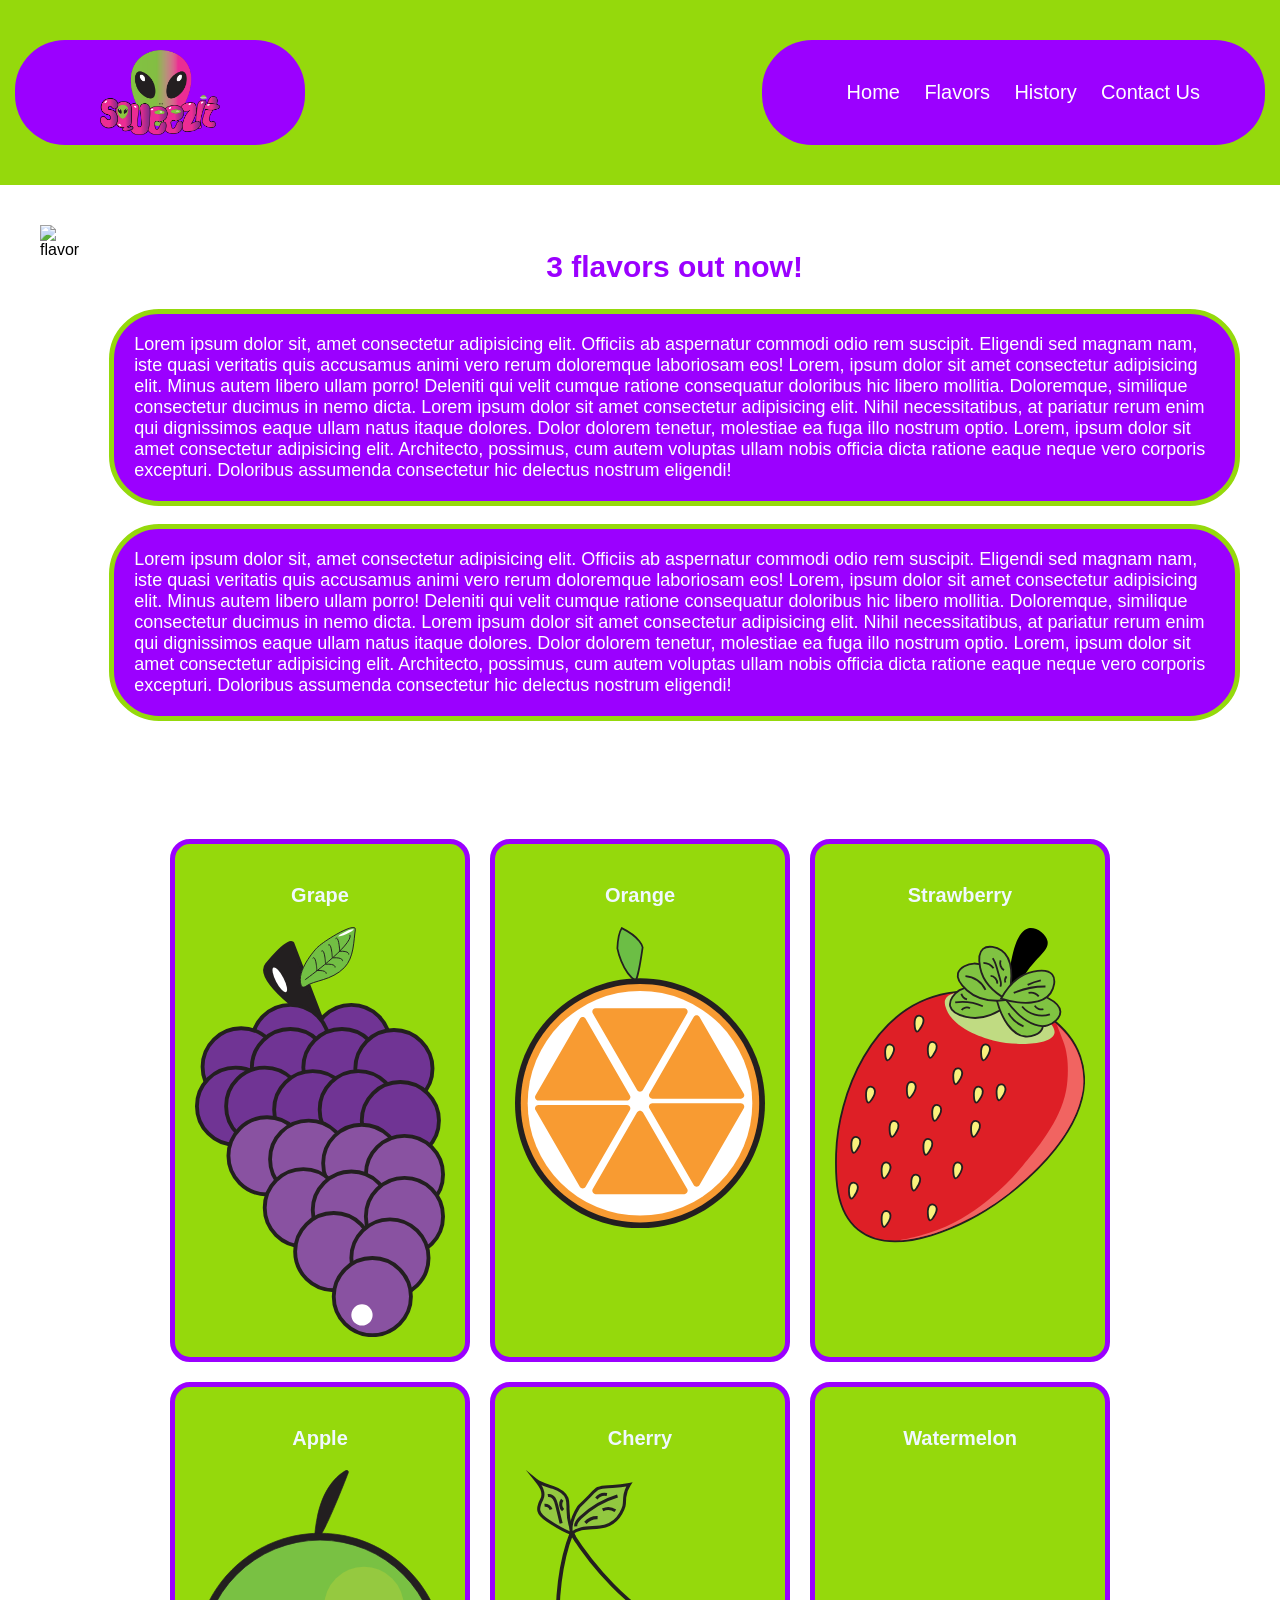
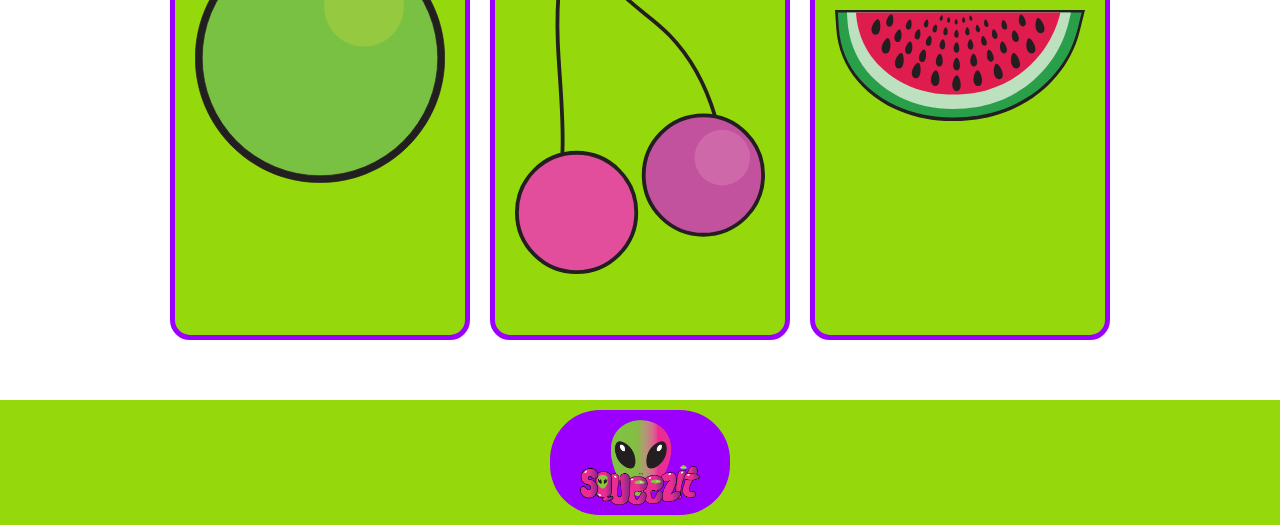
==== flavors.html @ 2838103b "HTML and CSS update In this commit I updated my html and css! I also added some images." ====
<!DOCTYPE html>
<html lang="en">
<head>
    <meta charset="UTF-8">
    <meta name="viewport" content="width=device-width, initial-scale=1.0">
    <title>Squeezit</title>
    <link href="css/grid.css" rel="stylesheet" type="text/css" media="screen">
    <link href="css/flavors.css" rel="stylesheet" type="text/css" media="screen">
</head>
<body>
    <h1 class="hidden">Welcome to Squeezit Flavor page!</h1>
    <header>
        <div class="grid-con">
            <div class="col-span-full l-col-span-3 m-col-span-3 xl-col-span-3 logo-box">
                <div class="img_div">
                    <img src="images/main_logo.png" alt="Logo" class="logo-img">
                </div>    
            </div>
            <div class="col-span-full l-col-span-5 l-col-start-8 m-col-span-5 m-col-start-8 xl-col-span-5 xl-col-start-8 nav-box">
                <nav class="main-nav">
                    <a href="home.html">Home</a>
                    <a href="#">Flavors</a>
                    <a href="history.html">History</a>
                    <a href="contact.html">Contact Us</a>
                </nav>
            </div>
        </div>
    </header>
    <main>
    <section class="grid-con main_flavors">
        <div class="l-col-span-5 l-col-start-2">
            <img src="images/POSTER5RGB.jpg" alt="flavor" id="flavor_img">
        </div>
        <div class="l-col-end-5 l-col-start-6 flavor_info">
            <h2>3 flavors out now!</h2>
            <p>Lorem ipsum dolor sit, amet consectetur adipisicing elit. Officiis ab aspernatur commodi odio rem suscipit. Eligendi sed magnam nam, iste quasi veritatis quis accusamus animi vero rerum doloremque laboriosam eos! Lorem, ipsum dolor sit amet consectetur adipisicing elit. Minus autem libero ullam porro! Deleniti qui velit cumque ratione consequatur doloribus hic libero mollitia. Doloremque, similique consectetur ducimus in nemo dicta. Lorem ipsum dolor sit amet consectetur adipisicing elit. Nihil necessitatibus, at pariatur rerum enim qui dignissimos eaque ullam natus itaque dolores. Dolor dolorem tenetur, molestiae ea fuga illo nostrum optio. Lorem, ipsum dolor sit amet consectetur adipisicing elit. Architecto, possimus, cum autem voluptas ullam nobis officia dicta ratione eaque neque vero corporis excepturi. Doloribus assumenda consectetur hic delectus nostrum eligendi!</p>
            <p>Lorem ipsum dolor sit, amet consectetur adipisicing elit. Officiis ab aspernatur commodi odio rem suscipit. Eligendi sed magnam nam, iste quasi veritatis quis accusamus animi vero rerum doloremque laboriosam eos! Lorem, ipsum dolor sit amet consectetur adipisicing elit. Minus autem libero ullam porro! Deleniti qui velit cumque ratione consequatur doloribus hic libero mollitia. Doloremque, similique consectetur ducimus in nemo dicta. Lorem ipsum dolor sit amet consectetur adipisicing elit. Nihil necessitatibus, at pariatur rerum enim qui dignissimos eaque ullam natus itaque dolores. Dolor dolorem tenetur, molestiae ea fuga illo nostrum optio. Lorem, ipsum dolor sit amet consectetur adipisicing elit. Architecto, possimus, cum autem voluptas ullam nobis officia dicta ratione eaque neque vero corporis excepturi. Doloribus assumenda consectetur hic delectus nostrum eligendi!</p>
        </div>
    </section>
    <section class="grid-con flavors">
        <section id="svgs" class="l-col-span-12">
            <div>
                <h3>Grape</h3>
                <svg id="grape" xmlns="http://www.w3.org/2000/svg" viewBox="0 0 194.69 319.42">
                    <defs>
                        <style>
                            .cls-1g {
                                fill: #8952a1;
                            }

                            .cls-1g, .cls-2g, .cls-3g {
                                stroke-width: 3px;
                            }

                            .cls-1g, .cls-2g, .cls-3g, .cls-4g {
                                stroke: #231f20;
                                stroke-miterlimit: 10;
                            }

                            .cls-5g {
                                fill: #fff;
                            }

                            .cls-2g {
                                fill: #231f20;
                            }

                            .cls-3g {
                                fill: #703494;
                            }

                            .cls-4g {
                                fill: #72bf44;
                                stroke-width: .75px;
                            }
                        </style>
                    </defs>
                    <g id="grapestick">
                        <path id="stick" class="cls-2g" d="M101.45,79.39S44.93,42.83,55.94,29.39c17.53-21.4,20.03-16.39,20.03-16.39l25.48,66.4Z"/>
                        <ellipse id="shadow" class="cls-5g" cx="66.03" cy="41.14" rx="3.19" ry="10.72" transform="translate(-11.51 34.86) rotate(-27.3)"/>
                    </g>
                    <g id="grapeleaf">
                        <path class="cls-4g" d="M82.57,45.1c-3.69-10.89,10.58-27,12.2-28.68,5.81-6,31.07-21.02,30.09-14.38-1.27,8.51-1,21.95-8.59,29.62-10.1,10.2-23.62,9.82-29.62,14.29-2.3,1.71-3.6.58-4.09-.84Z"/>
                        <path class="cls-4g" d="M85.63,41.14S123.42,13.95,120.7,6.12"/>
                        <path class="cls-4g" d="M91.69,24.33c2.65-2.72,3.25,9.77,3.25,9.77"/>
                        <path class="cls-4g" d="M98.42,18.9c2.65-2.72,3.25,9.77,3.25,9.77"/>
                        <path class="cls-4g" d="M103.69,14.17c2.65-2.72,3.25,9.77,3.25,9.77"/>
                        <path class="cls-4g" d="M109.46,9.09c2.65-2.72,3.25,9.77,3.25,9.77"/>
                        <path class="cls-4g" d="M94.62,33.92c8.51-.51,7.56,2.55,7.56,2.55"/>
                        <path class="cls-4g" d="M101.52,28.99c8.51-.51,7.56,2.55,7.56,2.55"/>
                        <path class="cls-4g" d="M107.28,24c8.51-.51,7.56,2.55,7.56,2.55"/>
                        <path class="cls-4g" d="M112.15,18.92c8.51-.51,7.56,2.55,7.56,2.55"/>
                        <ellipse class="cls-5g" cx="117.59" cy="4.52" rx="6.51" ry="1" transform="translate(8.61 48.93) rotate(-24.37)"/>
                    </g>
                    <g id="grapes1">
                        <circle class="cls-3g" cx="121.76" cy="90.65" r="30.06"/>
                        <circle class="cls-3g" cx="74.33" cy="90.65" r="30.06"/>
                        <circle class="cls-3g" cx="35.96" cy="108.89" r="30.06"/>
                        <circle class="cls-3g" cx="74.33" cy="109.46" r="30.06"/>
                        <circle class="cls-3g" cx="114.42" cy="109.46" r="30.06"/>
                        <circle class="cls-3g" cx="154.92" cy="110.26" r="30.06"/>
                        <circle class="cls-3g" cx="31.56" cy="139.52" r="30.06"/>
                        <circle class="cls-3g" cx="54.29" cy="139.52" r="30.06"/>
                        <circle class="cls-3g" cx="91.69" cy="142.25" r="30.06"/>
                        <circle class="cls-3g" cx="127.15" cy="142.25" r="30.06"/>
                        <circle class="cls-3g" cx="159.93" cy="150.78" r="30.06"/>
                    </g>
                    <g id="grapes2">
                        <circle class="cls-1g" cx="56.1" cy="178.23" r="30.06"/>
                        <circle class="cls-1g" cx="88.53" cy="180.84" r="30.06"/>
                        <circle class="cls-1g" cx="129.87" cy="184.03" r="30.06"/>
                        <circle class="cls-1g" cx="163.13" cy="192.67" r="30.06"/>
                        <circle class="cls-1g" cx="84.36" cy="218.63" r="30.06"/>
                        <circle class="cls-1g" cx="121.76" cy="220.46" r="30.06"/>
                        <circle class="cls-1g" cx="163.13" cy="225.46" r="30.06"/>
                        <circle class="cls-1g" cx="108.05" cy="252.8" r="30.06"/>
                        <circle class="cls-1g" cx="151.82" cy="257.79" r="30.06"/>
                        <circle class="cls-1g" cx="138.11" cy="287.86" r="30.06"/>
                    </g>
                    <circle id="grapewhitecircle" class="cls-5g" cx="130.04" cy="302.1" r="8.28"/>
                </svg>
            </div>
            <div>
                <h3>Orange</h3>
                <svg id="orange" xmlns="http://www.w3.org/2000/svg" viewBox="0 0 433.5 522.42">
                    <defs>
                        <style>
    
                            .cls-1o {
                                fill: #f89b32;
                            }

                            .cls-2o {
                                fill: #231f20;
                            }

                            .cls-3o {
                                fill: #6cbe45;
                                stroke: #231f20;
                                stroke-miterlimit: 10;
                                stroke-width: 3px;
                            }

                            .cls-4o {
                                fill: #fff;
                            }
                        </style>
                    </defs>
                    <path id="leaforange" class="cls-3o" d="M209.07,93.1c-23.96-15.78-31.56-56.1-31.56-56.1,1.17-25.13,7.6-35.06,7.6-35.06,33.31,16.36,36.23,33.31,36.23,33.31-7.6,53.18-12.27,57.85-12.27,57.85Z"/>
                    <g id="circleorange">
                        <path id="blackpath" class="cls-2o" d="M216.75,522.42C97.23,522.42,0,425.19,0,305.67S97.23,88.92,216.75,88.92s216.75,97.23,216.75,216.75-97.23,216.75-216.75,216.75Z"/>
                        <path id="orangepath" class="cls-1o" d="M216.75,512.42c-114,0-206.75-92.75-206.75-206.75S102.75,98.92,216.75,98.92s206.75,92.75,206.75,206.75-92.75,206.75-206.75,206.75Z"/>
                        <circle id="whitebackgroundorange" class="cls-4o" cx="216.75" cy="305.67" r="194.75"/>
                        <path id="triangle5" class="cls-1o" d="M396.83,314.44l-76.83,133.07c-2.25,3.9-7.87,3.9-10.12,0l-76.83-133.07c-2.25-3.9.56-8.77,5.06-8.77h153.65c4.5,0,7.31,4.87,5.06,8.77Z"/>
                        <path id="triangle4" class="cls-1o" d="M233.06,289.03l76.83-133.07c2.25-3.9,7.87-3.9,10.12,0l76.83,133.07c2.25,3.9-.56,8.77-5.06,8.77h-153.65c-4.5,0-7.31-4.87-5.06-8.77Z"/>
                        <path id="triangle4-2" data-name="triangle4" class="cls-1o" d="M221.81,321.44l76.83,133.07c2.25,3.9-.56,8.77-5.06,8.77h-153.65c-4.5,0-7.31-4.87-5.06-8.77l76.83-133.07c2.25-3.9,7.87-3.9,10.12,0Z"/>
                        <path id="triangle3" class="cls-1o" d="M199.3,317.29l-76.83,133.07c-2.25,3.9-7.87,3.9-10.12,0l-76.83-133.07c-2.25-3.9.56-8.77,5.06-8.77h153.65c4.5,0,7.31,4.87,5.06,8.77Z"/>
                        <path id="triangle2" class="cls-1o" d="M194.24,300.81H40.58c-4.5,0-7.31-4.87-5.06-8.77l76.83-133.07c2.25-3.9,7.87-3.9,10.12,0l76.83,133.07c2.25,3.9-.56,8.77-5.06,8.77Z"/>
                        <path id="triangle1" class="cls-1o" d="M211.69,282.82l-76.83-133.07c-2.25-3.9.56-8.77,5.06-8.77h153.65c4.5,0,7.31,4.87,5.06,8.77l-76.83,133.07c-2.25,3.9-7.87,3.9-10.12,0Z"/>
                    </g>  
                </svg>
            </div>
            <div>
                <h3>Strawberry</h3>
                <svg id="strawberry" xmlns="http://www.w3.org/2000/svg" viewBox="0 0 137.68 181.11">
                    <defs>
                        <style>
                            .cls-1s {
                                fill: #faf17c;
                            }

                            .cls-1s, .cls-2s, .cls-3s, .cls-4s, .cls-5s {
                                stroke: #231f20;
                                stroke-miterlimit: 10;
                            }

                            .cls-6s {
                                fill: #c0db82;
                            }

                            .cls-2s {
                                fill: #231f20;
                            }

                            .cls-7s {
                                fill: #f16461;
                            }

                            .cls-3s {
                                fill: #de1f26;
                            }

                            .cls-4s {
                                fill: none;
                            }

                            .cls-5s {
                                fill: #80c342;
                            }
                        </style>
                    </defs>
                    <path id="strawberrystick" class="cls-2" d="M96.05,50.48c-1.93-.29-1.85-47.09,10.54-49.85,4.09-.91,9.59,2.97,10.45,7.06,1.08,5.14-5.62,8.4-11.87,17.6-8.89,13.08-8.14,25.33-9.12,25.18Z"/>
                    <g id="strawberryfoundation">
                        <path class="cls-3s" d="M62.22,36.41C19.82,43.91,1.43,93.31.61,124.9c-.28,10.83-.97,31.15,12.07,41.75,20.49,16.65,60.3-2.45,80.46-17.52,6.76-5.06,54.72-40.92,41.87-77.94-6.23-17.94-25.26-27.14-30.21-29.52-2.82-1.35-21.02-9.08-42.57-5.27Z"/>
                        <path class="cls-7s" d="M134.44,71.5c-.49-1.37-1.97-5.42-5.19-9.91-2.11-2.95-4.53-5.55-7.02-7.82.46,1.24,1.16,3.12,2.04,5.43,1.24,3.25,1.6,4.07,2.04,5.46.96,3,1.27,5.38,1.51,7.11.67,5,.58,12.37-.54,18.34-3.21,17.13-16.79,33.03-24,41.48-4.04,4.73-9.63,11.2-18.44,18.28-5.92,4.75-15.22,12.1-28.85,17.15-10.71,3.97-20.62,5.51-20.27,5.48,2.3-.2,5.65-.57,9.63-1.37,9.83-1.98,17.01-5.22,23.71-8.29,6.8-3.12,11.6-5.94,13.33-6.97,5.98-3.58,10.16-6.74,11.4-7.69,2.89-2.21,4.81-3.9,7.61-6.35,3.33-2.92,7.75-6.82,12.95-12.4,1.8-1.92,3.83-4.12,6.34-7.26,1.67-2.1,4.19-5.29,6.85-9.66,2.09-3.45,4.93-8.2,7.01-14.98,1.05-3.43,2.18-7.1,2.26-12.16,0-.4.08-7.11-2.34-13.85Z"/>
                        <path class="cls-6s" d="M120.79,58.78c-1.78,6.03-19.54,7.03-33.11,3.81-2.5-.59-23.11-5.74-26.8-18.67-.69-2.4-.34-3.51-.12-4.03,2.8-6.61,22.56-3.94,32.28-1.69,15.38,3.56,21.51,9.72,24.12,12.87,2.23,2.7,4.35,5.27,3.63,7.72Z"/>
                        <path class="cls-1s" d="M9.01,141.11c-2.1,1.49-1.37,7.98-.09,8.45.57.21,1.24-.76,1.84-1.62.22-.32,2.61-3.85,1.5-5.92-.63-1.17-2.24-1.61-3.24-.91Z"/>
                        <path class="cls-1s" d="M10.32,115.95c-2.1,1.49-1.37,7.98-.09,8.45.57.21,1.24-.76,1.84-1.62.22-.32,2.61-3.85,1.5-5.92-.63-1.17-2.24-1.61-3.24-.91Z"/>
                        <path class="cls-1s" d="M18.42,88.29c-2.1,1.49-1.37,7.98-.09,8.45.57.21,1.24-.76,1.84-1.62.22-.32,2.61-3.85,1.5-5.92-.63-1.17-2.24-1.61-3.24-.91Z"/>
                        <path class="cls-1s" d="M28.95,65c-2.1,1.49-1.37,7.98-.09,8.45.57.21,1.24-.76,1.84-1.62.22-.32,2.61-3.85,1.5-5.92-.63-1.17-2.24-1.61-3.24-.91Z"/>
                        <path class="cls-1s" d="M31.38,107.13c-2.1,1.49-1.37,7.98-.09,8.45.57.21,1.24-.76,1.84-1.62.22-.32,2.61-3.85,1.5-5.92-.63-1.17-2.24-1.61-3.24-.91Z"/>
                        <path class="cls-1s" d="M27,130.01c-2.1,1.49-1.37,7.98-.09,8.45.57.21,1.24-.76,1.84-1.62.22-.32,2.61-3.85,1.5-5.92-.63-1.17-2.24-1.61-3.24-.91Z"/>
                        <path class="cls-1s" d="M40.9,85.7c-2.1,1.49-1.37,7.98-.09,8.45.57.21,1.24-.76,1.84-1.62.22-.32,2.61-3.85,1.5-5.92-.63-1.17-2.24-1.61-3.24-.91Z"/>
                        <path class="cls-1s" d="M50.01,117.05c-2.1,1.49-1.37,7.98-.09,8.45.57.21,1.24-.76,1.84-1.62.22-.32,2.61-3.85,1.5-5.92-.63-1.17-2.24-1.61-3.24-.91Z"/>
                        <path class="cls-1s" d="M27,156.75c-2.1,1.49-1.37,7.98-.09,8.45.57.21,1.24-.76,1.84-1.62.22-.32,2.61-3.85,1.5-5.92-.63-1.17-2.24-1.61-3.24-.91Z"/>
                        <path class="cls-1s" d="M43.33,136.7c-2.1,1.49-1.37,7.98-.09,8.45.57.21,1.24-.76,1.84-1.62.22-.32,2.61-3.85,1.5-5.92-.63-1.17-2.24-1.61-3.24-.91Z"/>
                        <path class="cls-1s" d="M52.44,153.1c-2.1,1.49-1.37,7.98-.09,8.45.57.21,1.24-.76,1.84-1.62.22-.32,2.61-3.85,1.5-5.92-.63-1.17-2.24-1.61-3.24-.91Z"/>
                        <path class="cls-1s" d="M66.46,130.01c-2.1,1.49-1.37,7.98-.09,8.45.57.21,1.24-.76,1.84-1.62.22-.32,2.61-3.85,1.5-5.92-.63-1.17-2.24-1.61-3.24-.91Z"/>
                        <path class="cls-1s" d="M54.87,98.3c-2.1,1.49-1.37,7.98-.09,8.45.57.21,1.24-.76,1.84-1.62.22-.32,2.61-3.85,1.5-5.92-.63-1.17-2.24-1.61-3.24-.91Z"/>
                        <path class="cls-1s" d="M76.26,107.13c-2.1,1.49-1.37,7.98-.09,8.45.57.21,1.24-.76,1.84-1.62.22-.32,2.61-3.85,1.5-5.92-.63-1.17-2.24-1.61-3.24-.91Z"/>
                        <path class="cls-1s" d="M52.44,63.58c-2.1,1.49-1.37,7.98-.09,8.45.57.21,1.24-.76,1.84-1.62.22-.32,2.61-3.85,1.5-5.92-.63-1.17-2.24-1.61-3.24-.91Z"/>
                        <path class="cls-1s" d="M66.46,78.16c-2.1,1.49-1.37,7.98-.09,8.45.57.21,1.24-.76,1.84-1.62.22-.32,2.61-3.85,1.5-5.92-.63-1.17-2.24-1.61-3.24-.91Z"/>
                        <path class="cls-1s" d="M81.78,65c-2.1,1.49-1.37,7.98-.09,8.45.57.21,1.24-.76,1.84-1.62.22-.32,2.61-3.85,1.5-5.92-.63-1.17-2.24-1.61-3.24-.91Z"/>
                        <path class="cls-1s" d="M90.31,86.98c-2.1,1.49-1.37,7.98-.09,8.45.57.21,1.24-.76,1.84-1.62.22-.32,2.61-3.85,1.5-5.92-.63-1.17-2.24-1.61-3.24-.91Z"/>
                        <path class="cls-1s" d="M77.81,88.29c-2.1,1.49-1.37,7.98-.09,8.45.57.21,1.24-.76,1.84-1.62.22-.32,2.61-3.85,1.5-5.92-.63-1.17-2.24-1.61-3.24-.91Z"/>
                        <path class="cls-1s" d="M45.16,49.13c-2.1,1.49-1.37,7.98-.09,8.45.57.21,1.24-.76,1.84-1.62.22-.32,2.61-3.85,1.5-5.92-.63-1.17-2.24-1.61-3.24-.91Z"/>
                    </g>
                    <g id="strawberryleafs">
                        <g id="Layer_4" data-name="Layer 4">
                            <path class="cls-5s" d="M94.52,43.56c-3.17,2.32-12.37,8.39-22.35,5.95-1.96-.48-7.81-1.92-8.74-5.88-.81-3.42,2.41-7.26,5.16-8.88,6.13-3.59,16.42.03,25.93,8.81Z"/>
                            <path class="cls-4s" d="M81.43,43.62c-4.76-2.09-10.1-2.83-15.24-2.1"/>
                            <path class="cls-4s" d="M74.34,44.77c-1.47-.91-3.62-.44-4.57,1"/>
                            <path class="cls-4s" d="M72.7,39.88c-1.48-.38-2.72-1.61-3.1-3.09"/>
                        </g>
                        <g id="Layer_3" data-name="Layer 3">
                            <path class="cls-5s" d="M88.64,38.2c3.93-.08,14.95.23,21.71,7.95,1.33,1.52,5.3,6.05,3.79,9.83-1.3,3.27-6.14,4.57-9.32,4.31-7.08-.57-13.43-9.45-16.18-22.09Z"/>
                            <path class="cls-4s" d="M95.55,47.42c1.83,3.27,4.8,5.89,8.28,7.3"/>
                        </g>
                        <g id="Layer_2" data-name="Layer 2">
                            <path class="cls-5s" d="M93.87,39.61c3.62-1.53,13.97-5.33,23.12-.66,1.8.92,7.16,3.66,7.16,7.73,0,3.52-4.01,6.52-7.06,7.46-6.79,2.09-15.97-3.8-23.22-14.52Z"/>
                            <path class="cls-4s" d="M103.04,43.76c3.58,4.36,9.98,6.16,15.31,4.31"/>
                            <path class="cls-4s" d="M110.03,43.26c.85,1.64,2.97,2.51,4.73,1.94"/>
                        </g>
                        <g id="Layer_5" data-name="Layer 5">
                            <path class="cls-5s" d="M95.13,40.18c-3.89.54-14.88,1.52-22.49-5.37-1.5-1.35-5.97-5.39-4.91-9.32.91-3.4,5.57-5.25,8.76-5.37,7.1-.26,14.44,7.82,18.65,20.06Z"/>
                            <path class="cls-4s" d="M82.88,34.65c-1.94-4.27-6.36-7.29-11.03-7.55"/>
                        </g>
                        <g id="Layer_6" data-name="Layer 6">
                            <path class="cls-5s" d="M94.85,40.12c-3.45-1.88-12.87-7.62-14.9-17.68-.4-1.98-1.59-7.88,1.59-10.42,2.75-2.19,7.6-.92,10.23.89,5.86,4.01,6.96,14.87,3.08,27.21Z"/>
                            <path class="cls-4s" d="M86.85,17.22c1.14,1.47,1.69,3.31,2.21,5.11.64,2.19,1.27,4.37,1.91,6.56.38,1.3.74,2.77.07,3.95"/>
                            <path class="cls-4s" d="M89.36,31.14c.19-2.08-1.59-4.13-3.67-4.25"/>
                            <path class="cls-4s" d="M87.33,22.71c-1.3-1.75-3.41-2.86-5.59-2.94"/>
                            <path class="cls-4s" d="M93.06,23.75c-1.75-1.07-2.57-3.44-1.86-5.37"/>
                            <path class="cls-4s" d="M93.81,30.6c-.35-1.15-.09-2.46.66-3.39"/>
                        </g>
                        <g id="Layer_7" data-name="Layer 7">
                            <path class="cls-5s" d="M91.5,39.39c1.89-3.44,7.67-12.84,17.74-14.84,1.98-.39,7.89-1.57,10.41,1.63,2.18,2.76.89,7.6-.92,10.23-4.03,5.85-14.89,6.91-27.22,2.98Z"/>
                            <path class="cls-4s" d="M98.44,36.32c5.49-2.38,11.49-3.6,17.48-3.55"/>
                            <path class="cls-4s" d="M106.1,31.85c2.3-1.14,4.74-1.99,7.25-2.51"/>
                            <path class="cls-4s" d="M106.6,36.28c2.03-.43,4.28.35,5.6,1.96"/>
                        </g>
                    </g>
                </svg>
            </div>
            <div>
                <h3>Apple</h3>
                <svg id="apple" xmlns="http://www.w3.org/2000/svg" viewBox="0 0 365 456.88">
                    <defs>
                        <style>
                            .cls-1a {
                                fill: #231f20;
                            }

                            .cls-1a, .cls-2a {
                                stroke: #231f20;
                                stroke-miterlimit: 10;
                            }

                            .cls-2a {
                                fill: #79c143;
                            }

                            .cls-3a {
                                fill: #95c940;
                            }
                        </style>
                    </defs>
                    <path id="stick1" class="cls-1a" d="M177.63,73.56C185.93,25.06,209.31,6.83,220.23.82c2.06-1.13,4.41.93,3.56,3.12-11.18,28.91-60.62,154.06-46.17,69.61Z"/>
                    <g id="applecircle" data-name="applecircle">
                        <path id="blackstroke" class="cls-1a" d="M182.5,456.38C82.15,456.38.5,374.73.5,274.38S82.15,92.38,182.5,92.38s182,81.65,182,182-81.64,182-182,182Z"/>
                        <circle id="applecirclebig" class="cls-2a" cx="182.5" cy="274.38" r="172"/>
                        <circle id="applecirclesmall" class="cls-3a" cx="246.75" cy="199.63" r="58.25"/>
                    </g>
                </svg>
            </div>
            <div>
                <h3>Cherry</h3>
                    <svg id="cherry" xmlns="http://www.w3.org/2000/svg" viewBox="0 0 327.27 582.9">
                        <defs>
                            <style>
                                .cls-1c {
                                    fill: #e34e9c;
                                }

                                .cls-1c, .cls-2c, .cls-3c, .cls-4c, .cls-5c, .cls-6c {
                                    stroke: #231f20;
                                    stroke-miterlimit: 10;
                                }

                                .cls-1c, .cls-4c, .cls-5c {
                                    stroke-linecap: round;
                                    stroke-width: 5px;
                                }

                                .cls-2c, .cls-3c, .cls-6c {
                                    stroke-width: 4px;
                                }

                                .cls-2c, .cls-5c {
                                    fill: none;
                                }

                                .cls-3c {
                                    fill: #93c841;
                                }

                                .cls-4c {
                                    fill: #c3529e;
                                }

                                .cls-7c {
                                    fill: #cf68a9;
                                }

                                .cls-6c {
                                    fill: #92c840;
                                }
                            </style>
                        </defs>
                        <path id="cherrystick" class="cls-5c" d="M62.09,370.31c1.99-48.27-4.04-96.48-6.04-144.75-2-48.27.25-97.79,17.94-142.75,10.96,17.28,28.39,42.04,53.84,68.09,31.97,32.73,50.75,41.03,74.16,65.11,19.95,20.53,44.21,53.51,60.11,107.07"/>
                        <g id="rightcherry">
                            <circle class="cls-4c" cx="246.64" cy="399.32" r="78.14"/>
                            <circle class="cls-7c" cx="271.36" cy="376.49" r="36.41"/>
                        </g>
                        <g id="leftcherry">
                            <circle class="cls-1c" cx="80.64" cy="448.32" r="78.14"/>
                        </g>
                        <g id="Layer_2.2" data-name="Layer 2">
                            <path class="cls-3c" d="M77.23,86.42c-5.11-11.08-7.81-23.25-7.86-35.45-.02-4.68.32-9.5-1.33-13.88-2.84-7.53-10.77-11.8-18.4-14.37s-15.85-4.27-22.1-9.34c2.88,3.58,5.79,7.22,7.52,11.47s2.15,9.27.03,13.34c-2.49,4.76-5.05,10.05-3.82,15.28,1.29,5.48,6.33,9.13,11.01,12.27,10.3,6.92,20.78,13.93,32.63,17.61.9.28,2.02.87,1.83,1.79s-1.81-.47.49,1.27Z"/>
                            <path class="cls-6c" d="M73.81,82.93c-2.07-11.96,2.9-24.06,9.41-34.31,1.79-2.83,2.24-1.98,14.16-14.27,6.81-7.03,8.09-8.58,11.28-10.19,5.57-2.8,9.65-2.06,18.98-2.47,5.14-.23,12.7-.85,21.98-2.67-3.36,4.94-5.44,10.75-5.98,16.7-.35,3.88-.07,7.85-.96,11.64-.81,3.43-2.54,6.55-4.25,9.63-4.31,7.74-11.72,13.68-20.2,16.21-14.17,4.22-31.36-.45-44.41,9.74Z"/>
                            <path class="cls-2c" d="M60.41,69.86c-1.96-7.96-3.92-15.92-5.87-23.87-.75-3.06-1.54-6.2-3.38-8.75s-5.01-4.42-8.09-3.78"/>
                            <path class="cls-2c" d="M38.69,46.27c3.59-.34,7.27,2,8.49,5.4"/>
                            <path class="cls-2c" d="M62.91,52.52c-3.65-3.39-4.14-9.63-1.08-13.55"/>
                            <path class="cls-2c" d="M79.49,73.67c-.38-4.28,2.76-8,5.84-10.99,13.7-13.26,30.61-23.18,48.88-28.66"/>
                            <path class="cls-2c" d="M92.11,69.22c3.99-4.49,10.02-7.08,16.02-6.87"/>
                            <path class="cls-2c" d="M114.76,52.12c5.24-2.53,11.81-2.04,16.61,1.24"/>
                            <path class="cls-2c" d="M106.5,37.22c3.21-4.08,8.77-6.15,13.86-5.16"/>
                        </g>
                    </svg>
            </div>
            <div id="watermelon1">
                <h3>Watermelon</h3>
                <svg id="watermelon" xmlns="http://www.w3.org/2000/svg" viewBox="0 0 291 129.45">
                    <defs>
                        <style>
                            .cls-1 {
                                fill: #231f20;
                            }

                            .cls-2w {
                                fill: #bde0bf;
                            }

                            .cls-3w {
                                fill: #289f48;
                            }

                            .cls-4w {
                                fill: #df1c4e;
                            }
                        </style>
                    </defs>
                    <path id="watermelonstroke" class="cls-1" d="M137.43,129.45c-24.87,0-47.8-4.86-68.17-14.44-11.38-5.35-21.82-12.14-31.02-20.18-4.24-3.7-8.18-7.68-11.72-11.82C11.53,65.49,3.11,44.79,1.49,21.51L0,0h291l-6.12,24.62c-11.83,47.58-50.74,85.58-101.55,99.16-6.38,1.71-23.63,5.67-45.9,5.67Z"/>
                    <path id="greenpart2" class="cls-3w" d="M137.43,125.1c-24.41,0-46.91-4.7-66.87-13.98-11.13-5.17-21.33-11.73-30.32-19.48-4.13-3.56-7.97-7.39-11.42-11.37C14.25,63.43,6.06,43.55,4.49,21.17L3.21,3h283.97l-5.22,20.75c-11.58,45.98-49.67,82.71-99.42,95.85-6.27,1.65-23.2,5.5-45.1,5.5Z"/>
                    <path id="greenpart1" class="cls-2w" d="M137.43,115.17c-22.79,0-43.73-4.69-62.25-13.95-10.27-5.14-19.69-11.65-27.99-19.35-3.78-3.51-7.3-7.28-10.45-11.2C23.41,54.1,15.92,34.48,14.47,12.35l-.61-9.35h260.83l-2.49,10.63c-10.78,46.08-46.23,82.87-92.51,96.02-5.85,1.66-21.67,5.52-42.26,5.52Z"/>
                    <path id="redpart" class="cls-4w" d="M24.45,3h237.96c-9.95,42.95-42.51,77.92-85.77,90.34-5.95,1.71-52.62,14.4-96.52-7.79-11.83-5.98-20.28-12.88-25.68-17.94-3.23-3.03-6.46-6.47-9.55-10.34C29.19,37.56,25.33,16.52,24.45,3Z"/>
                    <g id="seeds">
                        <path class="cls-1" d="M50.27,10.79c-2.87-.76-9.44,8.81-7.37,14.41.23.63.97,2.61,2.79,3.31,1.52.58,3.11,0,3.79-.36,4.7-2.57,3.95-16.52.79-17.36Z"/>
                        <path class="cls-1" d="M62.04,32.78c-2.87-.76-9.44,8.81-7.37,14.41.23.63.97,2.61,2.79,3.31,1.52.58,3.11,0,3.79-.36,4.7-2.57,3.95-16.52.79-17.36Z"/>
                        <path class="cls-1" d="M77.47,50.12c-2.87-.76-9.44,8.81-7.37,14.41.23.63.97,2.61,2.79,3.31,1.52.58,3.11,0,3.79-.36,4.7-2.57,3.95-16.52.79-17.36Z"/>
                        <path class="cls-1" d="M97.17,61.44c-2.87-.76-9.44,8.81-7.37,14.41.23.63.97,2.61,2.79,3.31,1.52.58,3.11,0,3.79-.36,4.7-2.57,3.95-16.52.79-17.36Z"/>
                        <path class="cls-1" d="M117.58,70.27c-2.95-.31-7.99,10.14-5.09,15.36.33.59,1.35,2.44,3.27,2.85,1.59.34,3.08-.46,3.69-.93,4.25-3.26,1.39-16.93-1.86-17.27Z"/>
                        <path class="cls-1" d="M141.83,75.91c-2.97-.15-7.41,10.57-4.23,15.62.36.57,1.49,2.36,3.42,2.66,1.61.25,3.05-.64,3.63-1.14,4.06-3.49.45-16.98-2.82-17.14Z"/>
                        <path class="cls-1" d="M165.93,70.25c-2.97.03-6.78,10.99-3.3,15.84.39.55,1.62,2.27,3.57,2.46,1.62.16,3-.81,3.56-1.35,3.85-3.72-.55-16.98-3.82-16.95Z"/>
                        <path class="cls-1" d="M187.76,62.63c-2.91.57-4.63,12.06-.31,16.18.49.47,2.01,1.93,3.96,1.75,1.62-.14,2.8-1.36,3.25-1.99,3.1-4.37-3.69-16.58-6.9-15.95Z"/>
                        <path class="cls-1" d="M207.76,50.12c-2.91.57-4.63,12.06-.31,16.18.49.47,2.01,1.93,3.96,1.75,1.62-.14,2.8-1.36,3.25-1.99,3.1-4.37-3.69-16.58-6.9-15.95Z"/>
                        <path class="cls-1" d="M225.67,32.78c-2.91.57-4.63,12.06-.31,16.18.49.47,2.01,1.93,3.96,1.75,1.62-.14,2.8-1.36,3.25-1.99,3.1-4.37-3.69-16.58-6.9-15.95Z"/>
                        <path class="cls-1" d="M236.28,9.22c-2.91.57-4.63,12.06-.31,16.18.49.47,2.01,1.93,3.96,1.75,1.62-.14,2.8-1.36,3.25-1.99,3.1-4.37-3.69-16.58-6.9-15.95Z"/>
                        <path class="cls-1" d="M122.22,50.95c-2.38-.25-6.45,8.19-4.11,12.4.26.48,1.09,1.97,2.64,2.3,1.28.28,2.48-.38,2.98-.75,3.43-2.63,1.12-13.67-1.5-13.95Z"/>
                        <path class="cls-1" d="M141.81,55.5c-2.39-.12-5.99,8.54-3.41,12.61.29.46,1.2,1.9,2.76,2.15,1.3.2,2.46-.51,2.93-.92,3.28-2.82.36-13.71-2.28-13.84Z"/>
                        <path class="cls-1" d="M161.26,50.94c-2.4.02-5.47,8.87-2.67,12.79.32.44,1.31,1.83,2.88,1.98,1.31.13,2.42-.66,2.87-1.09,3.11-3-.44-13.71-3.09-13.69Z"/>
                        <path class="cls-1" d="M65.88,4.88c-2.33-.62-7.67,7.16-5.99,11.7.19.51.79,2.12,2.27,2.69,1.24.47,2.53,0,3.08-.29,3.82-2.09,3.21-13.42.64-14.1Z"/>
                        <path class="cls-1" d="M75.43,22.74c-2.33-.62-7.67,7.16-5.99,11.7.19.51.79,2.12,2.27,2.69,1.24.47,2.53,0,3.08-.29,3.82-2.09,3.21-13.42.64-14.1Z"/>
                        <path class="cls-1" d="M87.97,36.83c-2.33-.62-7.67,7.16-5.99,11.7.19.51.79,2.12,2.27,2.69,1.24.47,2.53,0,3.08-.29,3.82-2.09,3.21-13.42.64-14.1Z"/>
                        <path class="cls-1" d="M103.97,46.03c-2.33-.62-7.67,7.16-5.99,11.7.19.51.79,2.12,2.27,2.69,1.24.47,2.53,0,3.08-.29,3.82-2.09,3.21-13.42.64-14.1Z"/>
                        <path class="cls-1" d="M178.99,46.39c-2.24.44-3.55,9.26-.24,12.43.37.36,1.55,1.48,3.04,1.35,1.25-.11,2.15-1.04,2.49-1.53,2.38-3.36-2.83-12.74-5.3-12.25Z"/>
                        <path class="cls-1" d="M194.36,36.78c-2.24.44-3.55,9.26-.24,12.43.37.36,1.55,1.48,3.04,1.35,1.25-.11,2.15-1.04,2.49-1.53,2.38-3.36-2.83-12.74-5.3-12.25Z"/>
                        <path class="cls-1" d="M208.12,23.45c-2.24.44-3.55,9.26-.24,12.43.37.36,1.55,1.48,3.04,1.35,1.25-.11,2.15-1.04,2.49-1.53,2.38-3.36-2.83-12.74-5.3-12.25Z"/>
                        <path class="cls-1" d="M216.27,5.35c-2.24.44-3.55,9.26-.24,12.43.37.36,1.55,1.48,3.04,1.35,1.25-.11,2.15-1.04,2.49-1.53,2.38-3.36-2.83-12.74-5.3-12.25Z"/>
                        <path class="cls-1" d="M125.71,33.96c-1.94-.21-5.26,6.68-3.35,10.11.22.39.89,1.6,2.15,1.87,1.05.23,2.02-.31,2.43-.61,2.8-2.14.92-11.14-1.23-11.37Z"/>
                        <path class="cls-1" d="M141.67,37.67c-1.95-.1-4.88,6.96-2.78,10.28.24.38.98,1.55,2.25,1.75,1.06.17,2-.42,2.39-.75,2.67-2.3.29-11.17-1.86-11.28Z"/>
                        <path class="cls-1" d="M157.53,33.95c-1.95.02-4.46,7.23-2.17,10.43.26.36,1.07,1.49,2.35,1.62,1.07.1,1.98-.54,2.34-.89,2.53-2.45-.36-11.17-2.52-11.15Z"/>
                        <path class="cls-1" d="M87.58,10.97c-1.9-.5-6.25,5.83-4.88,9.54.15.42.64,1.73,1.85,2.19,1.01.38,2.06,0,2.51-.24,3.11-1.7,2.62-10.93.52-11.49Z"/>
                        <path class="cls-1" d="M97.8,22.45c-1.9-.5-6.25,5.83-4.88,9.54.15.42.64,1.73,1.85,2.19,1.01.38,2.06,0,2.51-.24,3.11-1.7,2.62-10.93.52-11.49Z"/>
                        <path class="cls-1" d="M110.84,29.95c-1.9-.5-6.25,5.83-4.88,9.54.15.42.64,1.73,1.85,2.19,1.01.38,2.06,0,2.51-.24,3.11-1.7,2.62-10.93.52-11.49Z"/>
                        <path class="cls-1" d="M171.97,30.24c-1.82.36-2.9,7.55-.2,10.13.31.29,1.26,1.21,2.48,1.1,1.02-.09,1.75-.85,2.03-1.24,1.94-2.74-2.31-10.38-4.32-9.99Z"/>
                        <path class="cls-1" d="M184.5,22.41c-1.82.36-2.9,7.55-.2,10.13.31.29,1.26,1.21,2.48,1.1,1.02-.09,1.75-.85,2.03-1.24,1.94-2.74-2.31-10.38-4.32-9.99Z"/>
                        <path class="cls-1" d="M195.72,11.55c-1.82.36-2.9,7.55-.2,10.13.31.29,1.26,1.21,2.48,1.1,1.02-.09,1.75-.85,2.03-1.24,1.94-2.74-2.31-10.38-4.32-9.99Z"/>
                        <path class="cls-1" d="M129.17,19.99c-1.51-.16-4.1,5.2-2.61,7.88.17.3.69,1.25,1.67,1.46.82.18,1.58-.24,1.89-.48,2.18-1.67.71-8.68-.96-8.86Z"/>
                        <path class="cls-1" d="M141.62,22.88c-1.52-.08-3.8,5.42-2.17,8.01.18.29.76,1.21,1.75,1.36.82.13,1.56-.33,1.86-.58,2.08-1.79.23-8.71-1.45-8.79Z"/>
                        <path class="cls-1" d="M153.97,19.99c-1.52.01-3.48,5.64-1.69,8.13.2.28.83,1.16,1.83,1.26.83.08,1.54-.42,1.83-.69,1.98-1.91-.28-8.71-1.96-8.69Z"/>
                        <path class="cls-1" d="M107.42,11.03c-1.48-.39-4.87,4.54-3.8,7.43.12.33.5,1.35,1.44,1.71.78.3,1.6,0,1.95-.19,2.42-1.33,2.04-8.52.41-8.95Z"/>
                        <path class="cls-1" d="M117.59,16.87c-1.48-.39-4.87,4.54-3.8,7.43.12.33.5,1.35,1.44,1.71.78.3,1.6,0,1.95-.19,2.42-1.33,2.04-8.52.41-8.95Z"/>
                        <path class="cls-1" d="M165.23,17.09c-1.42.28-2.26,5.88-.15,7.9.24.23.98.94,1.93.86.79-.07,1.37-.66,1.58-.97,1.51-2.13-1.8-8.09-3.37-7.78Z"/>
                        <path class="cls-1" d="M174.99,10.99c-1.42.28-2.26,5.88-.15,7.9.24.23.98.94,1.93.86.79-.07,1.37-.66,1.58-.97,1.51-2.13-1.8-8.09-3.37-7.78Z"/>
                        <path class="cls-1" d="M132.62,8.39c-1.04-.11-2.82,3.58-1.8,5.42.12.21.48.86,1.15,1,.56.12,1.09-.16,1.3-.33,1.5-1.15.49-5.97-.66-6.09Z"/>
                        <path class="cls-1" d="M141.18,10.38c-1.05-.05-2.61,3.73-1.49,5.51.13.2.52.83,1.21.94.57.09,1.07-.22,1.28-.4,1.43-1.23.16-5.99-1-6.05Z"/>
                        <path class="cls-1" d="M149.68,8.39c-1.05,0-2.39,3.88-1.17,5.59.14.19.57.8,1.26.87.57.06,1.06-.29,1.26-.48,1.36-1.31-.19-5.99-1.35-5.98Z"/>
                        <path class="cls-1" d="M124.65,6.24c-1.02-.27-3.35,3.13-2.62,5.11.08.22.34.93.99,1.18.54.21,1.1,0,1.34-.13,1.67-.91,1.4-5.86.28-6.16Z"/>
                        <path class="cls-1" d="M157.42,6.4c-.98.19-1.55,4.05-.1,5.43.16.16.68.65,1.33.59.54-.05.94-.45,1.09-.67,1.04-1.47-1.24-5.57-2.32-5.35Z"/>
                    </g>
                </svg>
            </div>
        </section>
    </section>
   </main>
   <footer>
        <h2 class="hidden">footer</h2>
            <section class="grid-con">
                <div class="l-col-span-2 l-col-start-6 m-col-span-2 m-col-start-6 col-span-full xl-col-span-2 xl-col-start-6 footer_box">
                    <div class="footer_div">
                        <img src="images/main_logo.png" alt="Logo" class="footer-logo">
                    </div> 
                </div>
            </section>
    </footer>
    <script src="js/main.js"></script>
</body>
</html>
---- css/grid.css ----
@charset "UTF-8";
/* CSS GRID Doc */

/*
    CSS Guide
    
    1. General Styles
        - Utility Classes
    2. Mobile Grid
    3. Tablet Grid
    4. Desktop Grid
    5. XL Grid

*/

/* 1. --- General Styles --- */

/* Normalizing base CSS */
html {
    box-sizing: border-box;
}

*, *::before, *::after {
    box-sizing: inherit;
}

/* --- Utility Classes --- */

.hidden {
    display: none;
}

.box {
    background-color: rgb(78, 81, 85);
    color: rgb(255, 255, 255);
    padding: 20px;
    text-align: center;
    margin: 10px 0px;
}

.boxnav {
    background-color: rgb(78, 81, 85);
    color: rgb(255, 255, 255);
    padding: 20px;
    text-align: end;
    margin: 10px 0px;
}

.box1 {
    background-color: rgb(78, 81, 85);
    color: rgb(255, 255, 255);
    padding: 135px;
    text-align: center;
    margin: 10px 0px;
    height: 300px;
}

.box2 {
    background-color: rgb(78, 81, 85);
    color: rgb(255, 255, 255);
    padding: 90px;
    text-align: center;
    margin: 10px 0px;
    height: 200px;
}

.box3 {
    background-color: rgb(78, 81, 85);
    color: rgb(255, 255, 255);
    padding: 80px;
    text-align: center;
    margin: 10px 0px;
    height: 180px;
}

.box4 {
    background-color: rgb(78, 81, 85);
    color: rgb(255, 255, 255);
    padding: 55px;
    text-align: center;
    margin: 10px 0px;
    height: 140px;
}

/* 1. --- END General Styles --- */

/* 2. --- Mobile Grid --- */

.grid-con { 
    display: grid;
    grid-template-columns: repeat(4, minmax(0, 1fr));
    grid-column-gap: 30px;
    max-width: 767px;
    margin: 0 auto;
    padding-left: 15px;
    padding-right: 15px;
  }
  
  .col-auto { grid-column: auto;}
  .col-span-1	{grid-column: span 1 / span 1;}
  .col-span-2	{grid-column: span 2 / span 2;}
  .col-span-3	{grid-column: span 3 / span 3;}
  .col-span-4	{grid-column: span 4 / span 4;}
  .col-span-full {grid-column: 1 / -1;}
  
  .col-start-1	{grid-column-start: 1;}
  .col-start-2	{grid-column-start: 2;}
  .col-start-3	{grid-column-start: 3;}
  .col-start-4	{grid-column-start: 4;}
  .col-start-auto {grid-column-start: auto;}
  
  .col-end-2	{grid-column-end: 2;}
  .col-end-3	{grid-column-end: 3;}
  .col-end-4	{grid-column-end: 4;}
  .col-end-5	{grid-column-end: 5;}
  .col-end-auto {grid-column-end: auto;}
  
  .mobile {
    display: block;
  }

  .tablet {
    display: none;
  }

  .desktop {
    display: none;
  }

/* 2. --- END Mobile Grid --- */

/* 3. --- Tablet Grid --- */

@media screen and (min-width: 768px) {

    .grid-con { 
        display: grid;
        grid-template-columns: repeat(12, minmax(0, 1fr));
        grid-column-gap: 20px;
        max-width: 1199px;
        padding-left: 16px;
        padding-right: 16px;
      }

    .m-col-auto {grid-column: auto;}
    .m-col-span-1 {grid-column: span 1 / span 1;}
    .m-col-span-2 {grid-column: span 2 / span 2;}
    .m-col-span-3 {grid-column: span 3 / span 3;}
    .m-col-span-4 {grid-column: span 4 / span 4;}
    .m-col-span-5 {grid-column: span 5 / span 5;}
    .m-col-span-6 {grid-column: span 6 / span 6;}
    .m-col-span-7 {grid-column: span 7 / span 7;}
    .m-col-span-8 {grid-column: span 8 / span 8;}
    .m-col-span-9 {grid-column: span 9 / span 9;}
    .m-col-span-10 {grid-column: span 10 / span 10;}
    .m-col-span-11 {grid-column: span 11 / span 11;}
    .m-col-span-12 {grid-column: span 12 / span 12;}
    .m-col-span-auto {grid-column: 1 / -1;}

    .m-col-start-1 {grid-column-start: 1;}
    .m-col-start-2 {grid-column-start: 2;}
    .m-col-start-3 {grid-column-start: 3;}
    .m-col-start-4 {grid-column-start: 4;}
    .m-col-start-5 {grid-column-start: 5;}
    .m-col-start-6 {grid-column-start: 6;}
    .m-col-start-7 {grid-column-start: 7;}
    .m-col-start-8 {grid-column-start: 8;}
    .m-col-start-9 {grid-column-start: 9;}
    .m-col-start-10 {grid-column-start: 10;}
    .m-col-start-11 {grid-column-start: 11;}
    .m-col-start-12 {grid-column-start: 12;}
    .m-col-start-13 {grid-column-start: 13;}
    .m-col-start-auto {grid-column-start: auto;}

    .m-col-end-1 {grid-column-end: 1;}
    .m-col-end-2 {grid-column-end: 2;}
    .m-col-end-3 {grid-column-end: 3;}
    .m-col-end-4 {grid-column-end: 4;}
    .m-col-end-5 {grid-column-end: 5;}
    .m-col-end-6 {grid-column-end: 6;}
    .m-col-end-7 {grid-column-end: 7;}
    .m-col-end-8 {grid-column-end: 8;}
    .m-col-end-9 {grid-column-end: 9;}
    .m-col-end-10 {grid-column-end: 10;}
    .m-col-end-11 {grid-column-end: 11;}
    .m-col-end-12 {grid-column-end: 12;}
    .m-col-end-13 {grid-column-end: 13;}
    .m-col-end-auto {grid-column-end: auto;}
    
    .mobile {
        display: none;
      }
    
      .tablet {
        display: block;
      }
    
      .desktop {
        display: none;
      }

}

/* 3. --- END Tablet Grid --- */

/* 4. --- Desktop Grid --- */

@media screen and (min-width: 1200px) {

    .grid-con { 
        display: grid;
        grid-template-columns: repeat(12, minmax(0, 1fr));
        grid-column-gap: 30px;
        max-width: 1919px;
        padding-left: 15px;
        padding-right: 15px;
      }

      .l-col-auto {grid-column: auto;}
      .l-col-span-1 {grid-column: span 1 / span 1;}
      .l-col-span-2 {grid-column: span 2 / span 2;}
      .l-col-span-3 {grid-column: span 3 / span 3;}
      .l-col-span-4 {grid-column: span 4 / span 4;}
      .l-col-span-5 {grid-column: span 5 / span 5;}
      .l-col-span-6 {grid-column: span 6 / span 6;}
      .l-col-span-7 {grid-column: span 7 / span 7;}
      .l-col-span-8 {grid-column: span 8 / span 8;}
      .l-col-span-9 {grid-column: span 9 / span 9;}
      .l-col-span-10 {grid-column: span 10 / span 10;}
      .l-col-span-11 {grid-column: span 11 / span 11;}
      .l-col-span-12 {grid-column: span 12 / span 12;}
      .l-col-span-auto {grid-column: 1 / -1;}
  
      .l-col-start-1 {grid-column-start: 1;}
      .l-col-start-2 {grid-column-start: 2;}
      .l-col-start-3 {grid-column-start: 3;}
      .l-col-start-4 {grid-column-start: 4;}
      .l-col-start-5 {grid-column-start: 5;}
      .l-col-start-6 {grid-column-start: 6;}
      .l-col-start-7 {grid-column-start: 7;}
      .l-col-start-8 {grid-column-start: 8;}
      .l-col-start-9 {grid-column-start: 9;}
      .l-col-start-10 {grid-column-start: 10;}
      .l-col-start-11 {grid-column-start: 11;}
      .l-col-start-12 {grid-column-start: 12;}
      .l-col-start-13 {grid-column-start: 13;}
      .l-col-start-auto {grid-column-start: auto;}
  
      .l-col-end-1 {grid-column-end: 1;}
      .l-col-end-2 {grid-column-end: 2;}
      .l-col-end-3 {grid-column-end: 3;}
      .l-col-end-4 {grid-column-end: 4;}
      .l-col-end-5 {grid-column-end: 5;}
      .l-col-end-6 {grid-column-end: 6;}
      .l-col-end-7 {grid-column-end: 7;}
      .l-col-end-8 {grid-column-end: 8;}
      .l-col-end-9 {grid-column-end: 9;}
      .l-col-end-10 {grid-column-end: 10;}
      .l-col-end-11 {grid-column-end: 11;}
      .l-col-end-12 {grid-column-end: 12;}
      .l-col-end-13 {grid-column-end: 13;}
      .l-col-end-auto {grid-column-end: auto;}
      
      .mobile {
          display: none;
        }
      
        .tablet {
          display: none;
        }
      
        .desktop {
          display: block;
        }

}

/* 4. --- END Desktop Grid --- */

/* 5. --- XL Grid --- */

@media screen and (min-width: 1920px) {

    .grid-con { 
        display: grid;
        grid-template-columns: repeat(12, minmax(0, 1fr));
        grid-column-gap: 34px;
        max-width: none;
        padding-left: 18px;
        padding-right: 18px;
      }

      .xl-col-auto {grid-column: auto;}
      .xl-col-span-1 {grid-column: span 1 / span 1;}
      .xl-col-span-2 {grid-column: span 2 / span 2;}
      .xl-col-span-3 {grid-column: span 3 / span 3;}
      .xl-col-span-4 {grid-column: span 4 / span 4;}
      .xl-col-span-5 {grid-column: span 5 / span 5;}
      .xl-col-span-6 {grid-column: span 6 / span 6;}
      .xl-col-span-7 {grid-column: span 7 / span 7;}
      .xl-col-span-8 {grid-column: span 8 / span 8;}
      .xl-col-span-9 {grid-column: span 9 / span 9;}
      .xl-col-span-10 {grid-column: span 10 / span 10;}
      .xl-col-span-11 {grid-column: span 11 / span 11;}
      .xl-col-span-12 {grid-column: span 12 / span 12;}
      .xl-col-span-auto {grid-column: 1 / -1;}
  
      .xl-col-start-1 {grid-column-start: 1;}
      .xl-col-start-2 {grid-column-start: 2;}
      .xl-col-start-3 {grid-column-start: 3;}
      .xl-col-start-4 {grid-column-start: 4;}
      .xl-col-start-5 {grid-column-start: 5;}
      .xl-col-start-6 {grid-column-start: 6;}
      .xl-col-start-7 {grid-column-start: 7;}
      .xl-col-start-8 {grid-column-start: 8;}
      .xl-col-start-9 {grid-column-start: 9;}
      .xl-col-start-10 {grid-column-start: 10;}
      .xl-col-start-11 {grid-column-start: 11;}
      .xl-col-start-12 {grid-column-start: 12;}
      .xl-col-start-13 {grid-column-start: 13;}
      .xl-col-start-auto {grid-column-start: auto;}
  
      .xl-col-end-1 {grid-column-end: 1;}
      .xl-col-end-2 {grid-column-end: 2;}
      .xl-col-end-3 {grid-column-end: 3;}
      .xl-col-end-4 {grid-column-end: 4;}
      .xl-col-end-5 {grid-column-end: 5;}
      .xl-col-end-6 {grid-column-end: 6;}
      .xl-col-end-7 {grid-column-end: 7;}
      .xl-col-end-8 {grid-column-end: 8;}
      .xl-col-end-9 {grid-column-end: 9;}
      .xl-col-end-10 {grid-column-end: 10;}
      .xl-col-end-11 {grid-column-end: 11;}
      .xl-col-end-12 {grid-column-end: 12;}
      .xl-col-end-13 {grid-column-end: 13;}
      .xl-col-end-auto {grid-column-end: auto;}
      
        .mobile {
          display: none;
        }
      
        .tablet {
          display: none;
        }
      
        .desktop {
          display: block;
        }

}

/* 5. --- END XL Grid --- */
---- css/flavors.css ----
body {
  margin: 0;
  font-family: sans-serif;
}

header {
  background-color: #95d90c; 
  padding: 40px 0;
}

.img_div {
    display: flex;
    justify-content: center;
}

.logo-box {
  background-color: #9b00ff;
  border-radius: 50px;
}

.logo-img {
  width: 120px;
  padding: 10px 0 10px 0;
}

.nav-box {
  background-color: #9b00ff; 
  display: flex;
  align-items: center;
  justify-content: center;
  padding: 0 20px;
  border-radius: 50px;
}

.main-nav a {
  color: white;
  text-decoration: none;
  margin-left: 20px;
  font-size: 20px;
}

footer {
    background-color: #95d90c;
    padding: 10px;
}

.footer_div {
    display: flex;
    justify-content: center;
}

.footer_box {
  background-color: #9b00ff;
  border-radius: 50px;
}

.footer-logo {
  width: 120px;
  padding: 10px 0 10px 0;
}

#flavor_img {
    max-width: 600px;
}

.main_flavors {
    padding: 40px;
    display: flex;
}

.flavor_info h2 {
    text-align: center;
    color: #9b00ff;
    font-size: 30px;
}

.flavor_info p {
    color: #ffffff;
    font-size: 18px;
    background-color: #9b00ff;
    border-radius: 50px;
    border: #95d90c 5px solid;
    padding: 20px;
}

.h2main {
  text-align: center;
  font-size: 24px;
  padding-top: 60px;
}

#svgs {
  display: flex;
  flex-wrap: wrap;
  justify-content: center;
  gap: 20px;
  padding: 60px
}

#svgs div {
  width: 300px;
  display: flex;
  flex-direction: column;
  align-items: center;
  border-radius: 20px;
  padding: 20px;
  background: #95d90c;
  border: #9b00ff 5px solid;
}

#svgs h3 {
  font-size: 20px;
  color: aliceblue;
}

#grape {
  transform-origin: center;
  transform-box: fill-box;
}

#grape:hover {
  animation: move-up-down 0.5s ease-in-out;
}

@keyframes move-up-down {
  0%   { transform: translateY(0); }
  50%  { transform: translateY(10px); } 
  100% { transform: translateY(0); }
}

#circleorange {
  transition: transform 0.6s ease;
  transform-box: fill-box;
  transform-origin: center;
  transform: rotate(0deg);
}

#orange:hover #circleorange {
  transform: rotate(360deg);
}

#strawberry {
  transform-origin: center;
  transform-box: fill-box;
}

#strawberry:hover #strawberryfoundation {
  animation: scale-up-down 0.5s ease-in-out;
}

@keyframes scale-up-down {
  0%   { transform: scale(1); }
  50%  { transform: scale(1.2); }
  100% { transform: scale(1); }
}

#applecircle {
  transition: transform 0.6s ease;
  transform-box: fill-box;
}

#apple:hover #applecirclebig {
  fill: rgb(225, 17, 17);
}

#apple:hover #applecirclesmall {
  fill: rgb(255, 199, 252);
}

#cherry {
  transform-origin: center;
  transform-box: fill-box;
}

#cherry:hover {
  animation: scale-down 0.5s ease-in-out;
}

@keyframes scale-down {
  0%   { transform: scale(1); }
  50%  { transform: scale(0.8); } 
  100% { transform: scale(1); }
}

#watermelon {
  transform-box: fill-box;
  transform-origin: center;
}

#watermelon:hover {
  animation: wiggle 1s ease-in-out;
}

@keyframes wiggle {
  0%   { transform: rotate(0deg); }
  25%  { transform: rotate(5deg); }
  75%  { transform: rotate(-5deg); }
  100% { transform: rotate(0deg); }
}

#watermelon1 svg {
  padding-top: 140px;
}
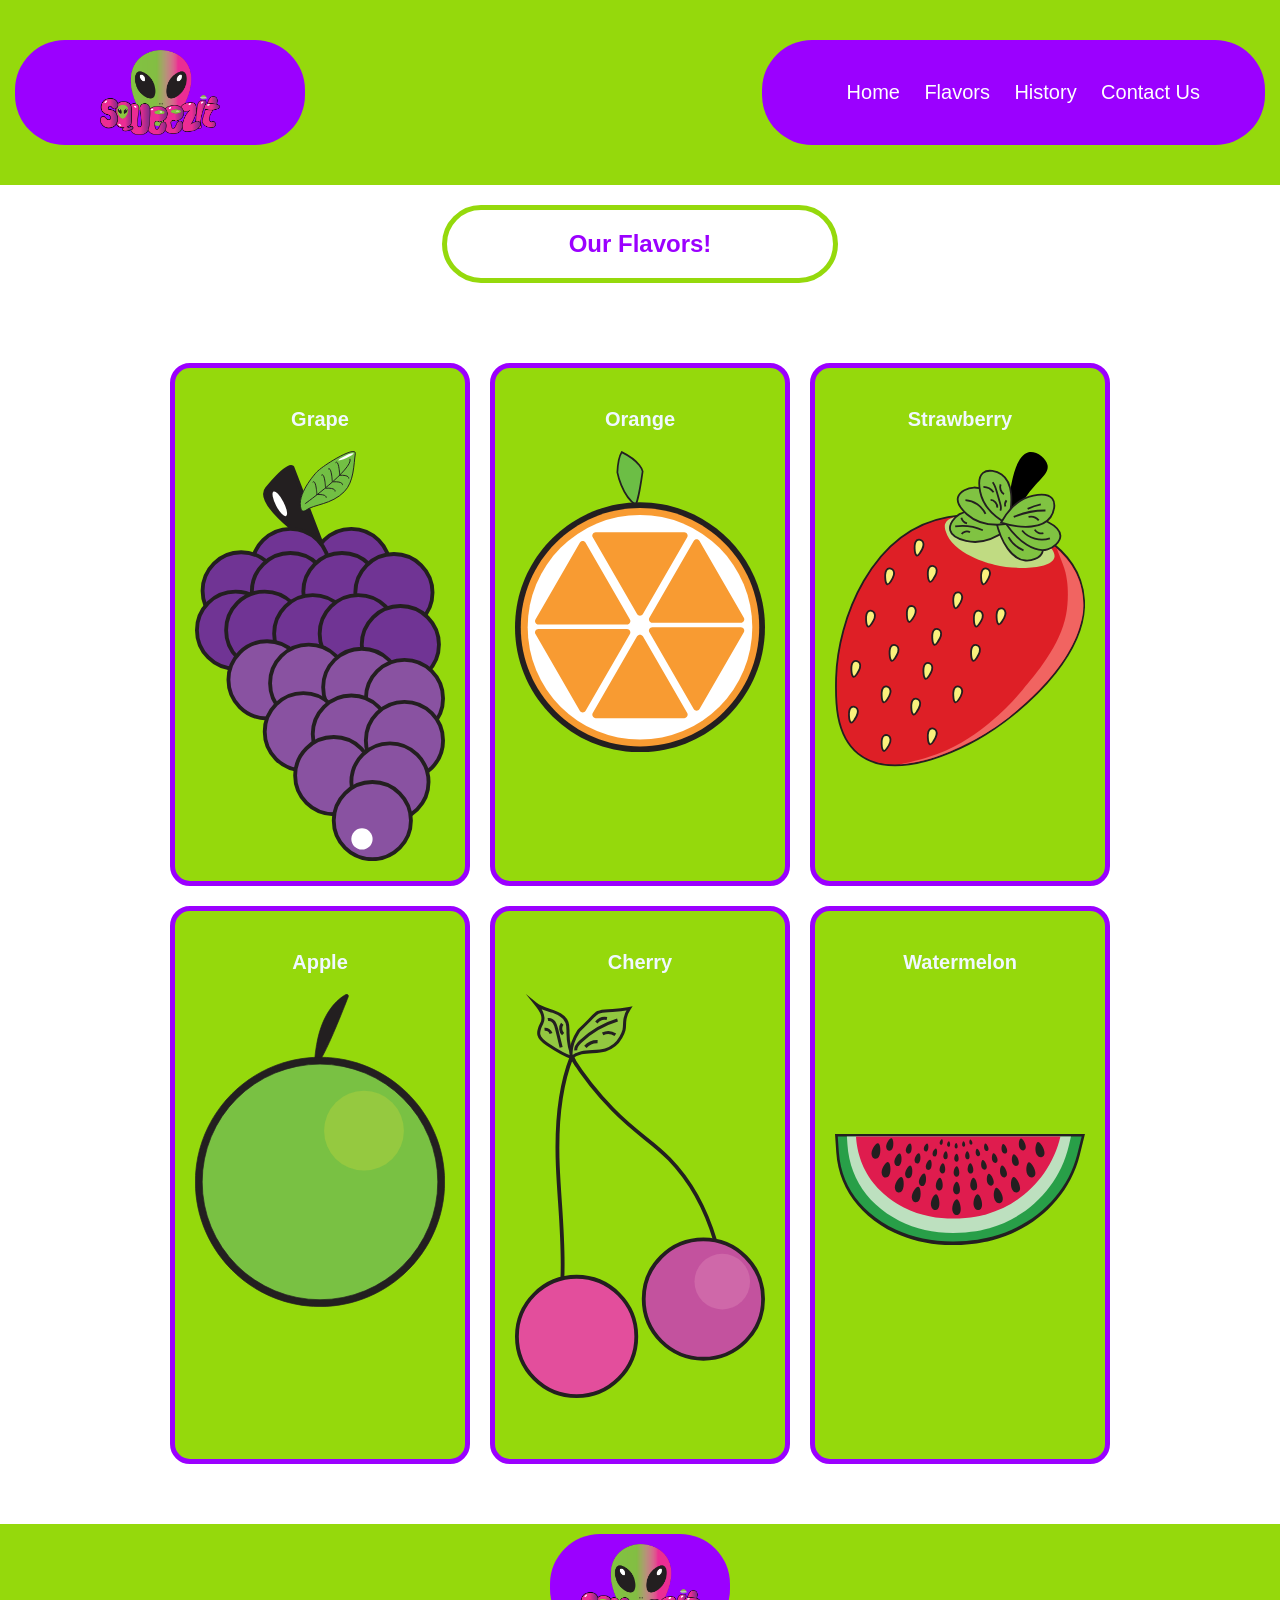
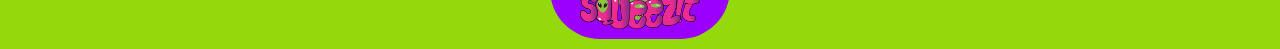
==== commit 8d01c920: "HTML and css Update In this commit I have updated my html and css for flavors and history page" ====
--- a/flavors.html
+++ b/flavors.html
@@ -27,19 +27,16 @@
         </div>
     </header>
     <main>
-    <section class="grid-con main_flavors">
-        <div class="l-col-span-5 l-col-start-2">
-            <img src="images/POSTER5RGB.jpg" alt="flavor" id="flavor_img">
-        </div>
-        <div class="l-col-end-5 l-col-start-6 flavor_info">
-            <h2>3 flavors out now!</h2>
-            <p>Lorem ipsum dolor sit, amet consectetur adipisicing elit. Officiis ab aspernatur commodi odio rem suscipit. Eligendi sed magnam nam, iste quasi veritatis quis accusamus animi vero rerum doloremque laboriosam eos! Lorem, ipsum dolor sit amet consectetur adipisicing elit. Minus autem libero ullam porro! Deleniti qui velit cumque ratione consequatur doloribus hic libero mollitia. Doloremque, similique consectetur ducimus in nemo dicta. Lorem ipsum dolor sit amet consectetur adipisicing elit. Nihil necessitatibus, at pariatur rerum enim qui dignissimos eaque ullam natus itaque dolores. Dolor dolorem tenetur, molestiae ea fuga illo nostrum optio. Lorem, ipsum dolor sit amet consectetur adipisicing elit. Architecto, possimus, cum autem voluptas ullam nobis officia dicta ratione eaque neque vero corporis excepturi. Doloribus assumenda consectetur hic delectus nostrum eligendi!</p>
-            <p>Lorem ipsum dolor sit, amet consectetur adipisicing elit. Officiis ab aspernatur commodi odio rem suscipit. Eligendi sed magnam nam, iste quasi veritatis quis accusamus animi vero rerum doloremque laboriosam eos! Lorem, ipsum dolor sit amet consectetur adipisicing elit. Minus autem libero ullam porro! Deleniti qui velit cumque ratione consequatur doloribus hic libero mollitia. Doloremque, similique consectetur ducimus in nemo dicta. Lorem ipsum dolor sit amet consectetur adipisicing elit. Nihil necessitatibus, at pariatur rerum enim qui dignissimos eaque ullam natus itaque dolores. Dolor dolorem tenetur, molestiae ea fuga illo nostrum optio. Lorem, ipsum dolor sit amet consectetur adipisicing elit. Architecto, possimus, cum autem voluptas ullam nobis officia dicta ratione eaque neque vero corporis excepturi. Doloribus assumenda consectetur hic delectus nostrum eligendi!</p>
+    <section class="grid-con">
+        <h2 class="hidden">Our Flavors Title</h2>
+        <div class="col-span-2 col-start-2 l-col-span-4 l-col-start-5 m-col-span-4 m-col-start-5 xl-col-span-4 xl-col-start-5" id="Welcome">
+            <h2>Our Flavors!</h2>
         </div>
     </section>
-    <section class="grid-con flavors">
-        <section id="svgs" class="l-col-span-12">
-            <div>
+    <section class="flavors">
+        <h2 class="hidden">SVGs</h2>
+        <section id="svgs" class="grid-con">
+            <div class="m-col-span-6 l-col-span-4 xl-col-span-4">
                 <h3>Grape</h3>
                 <svg id="grape" xmlns="http://www.w3.org/2000/svg" viewBox="0 0 194.69 319.42">
                     <defs>
@@ -120,7 +117,7 @@
                     <circle id="grapewhitecircle" class="cls-5g" cx="130.04" cy="302.1" r="8.28"/>
                 </svg>
             </div>
-            <div>
+            <div class="m-col-span-6 l-col-span-4 xl-col-span-4">
                 <h3>Orange</h3>
                 <svg id="orange" xmlns="http://www.w3.org/2000/svg" viewBox="0 0 433.5 522.42">
                     <defs>
@@ -160,7 +157,7 @@
                     </g>  
                 </svg>
             </div>
-            <div>
+            <div class="m-col-span-6 l-col-span-4 xl-col-span-4">
                 <h3>Strawberry</h3>
                 <svg id="strawberry" xmlns="http://www.w3.org/2000/svg" viewBox="0 0 137.68 181.11">
                     <defs>
@@ -262,7 +259,7 @@
                     </g>
                 </svg>
             </div>
-            <div>
+            <div class="m-col-span-6 l-col-span-4 xl-col-span-4">
                 <h3>Apple</h3>
                 <svg id="apple" xmlns="http://www.w3.org/2000/svg" viewBox="0 0 365 456.88">
                     <defs>
@@ -293,7 +290,7 @@
                     </g>
                 </svg>
             </div>
-            <div>
+            <div class="m-col-span-6 l-col-span-4 xl-col-span-4">
                 <h3>Cherry</h3>
                     <svg id="cherry" xmlns="http://www.w3.org/2000/svg" viewBox="0 0 327.27 582.9">
                         <defs>
@@ -358,7 +355,7 @@
                         </g>
                     </svg>
             </div>
-            <div id="watermelon1">
+            <div id="watermelon1" class="m-col-span-6 l-col-span-4 xl-col-span-4">
                 <h3>Watermelon</h3>
                 <svg id="watermelon" xmlns="http://www.w3.org/2000/svg" viewBox="0 0 291 129.45">
                     <defs>
--- a/css/flavors.css
+++ b/css/flavors.css
@@ -202,5 +202,13 @@
   padding-top: 140px;
 }
 
-
-
+#Welcome h2 {
+    padding: 20px;
+    color: #9b00ff;
+    background-color: #ffffff;
+    border: #95d90c 5px solid;
+    border-radius: 50px;
+    text-align: center;
+}
+
+
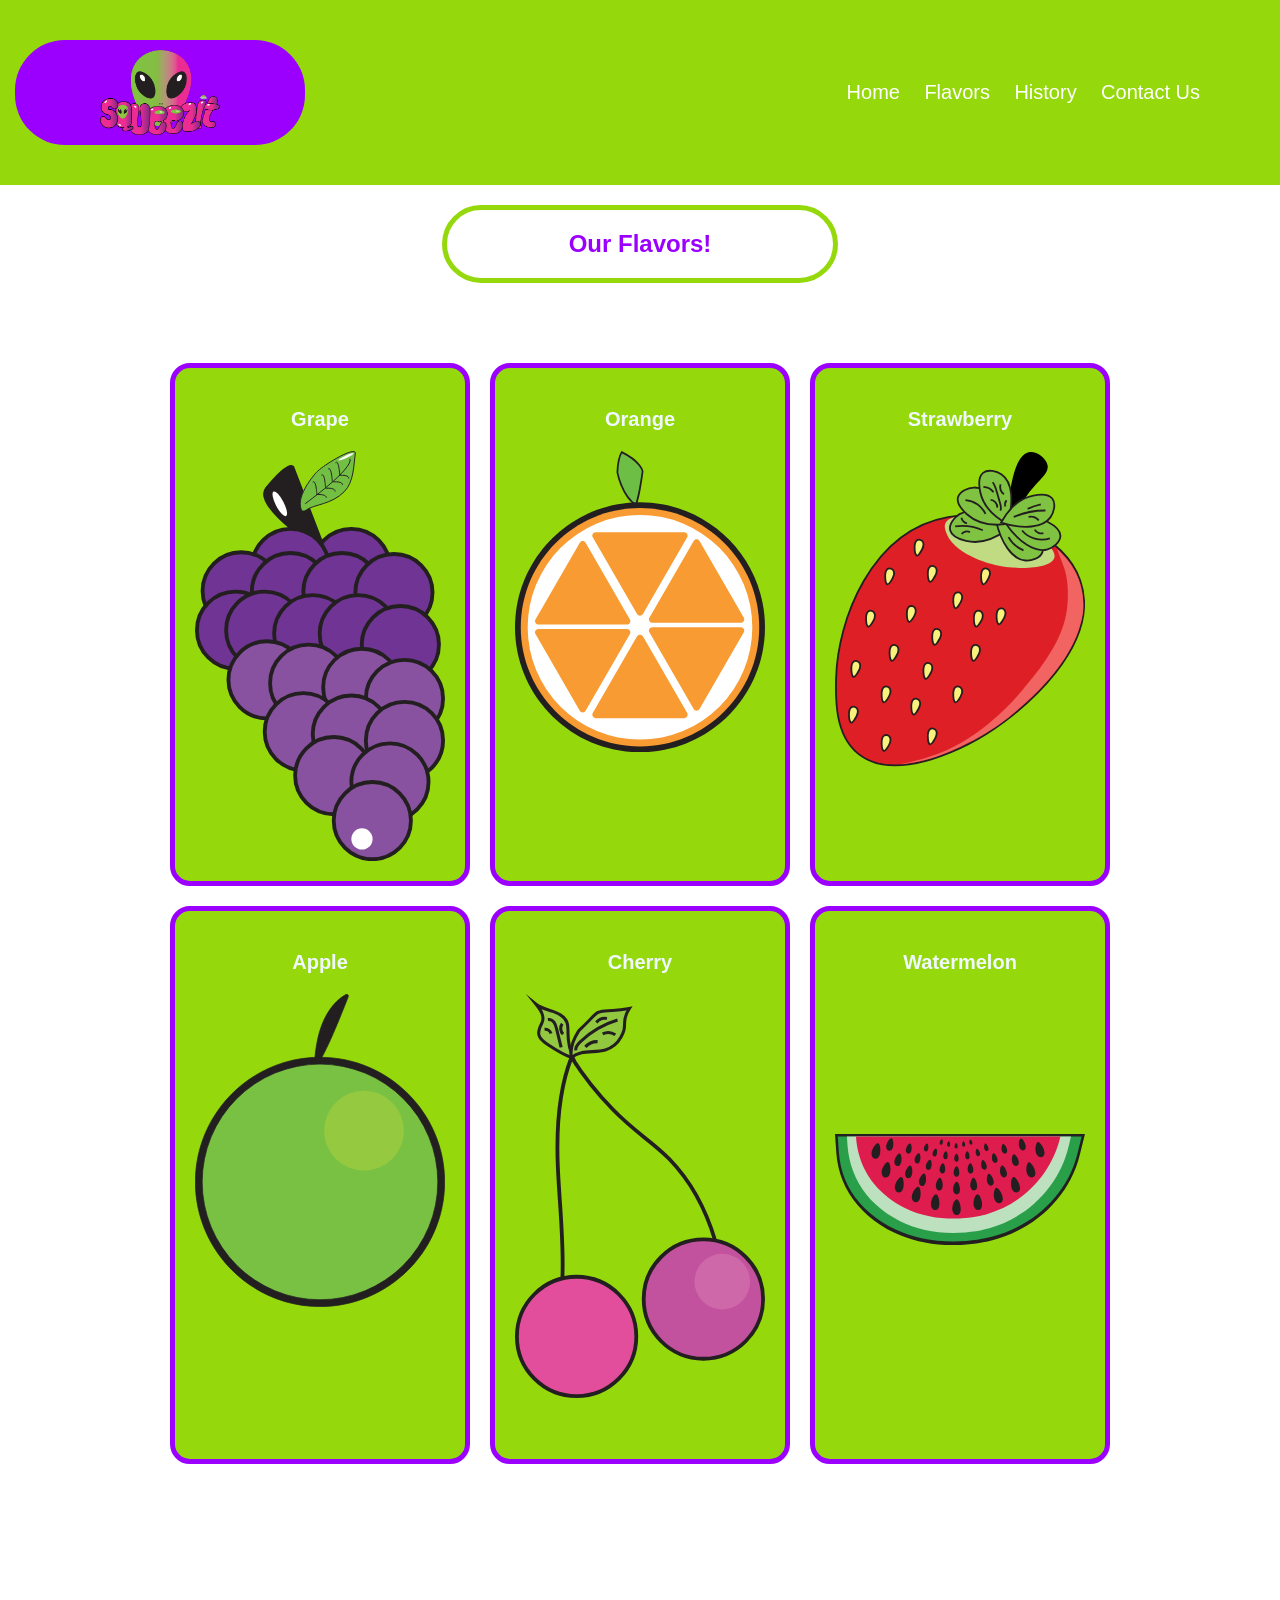
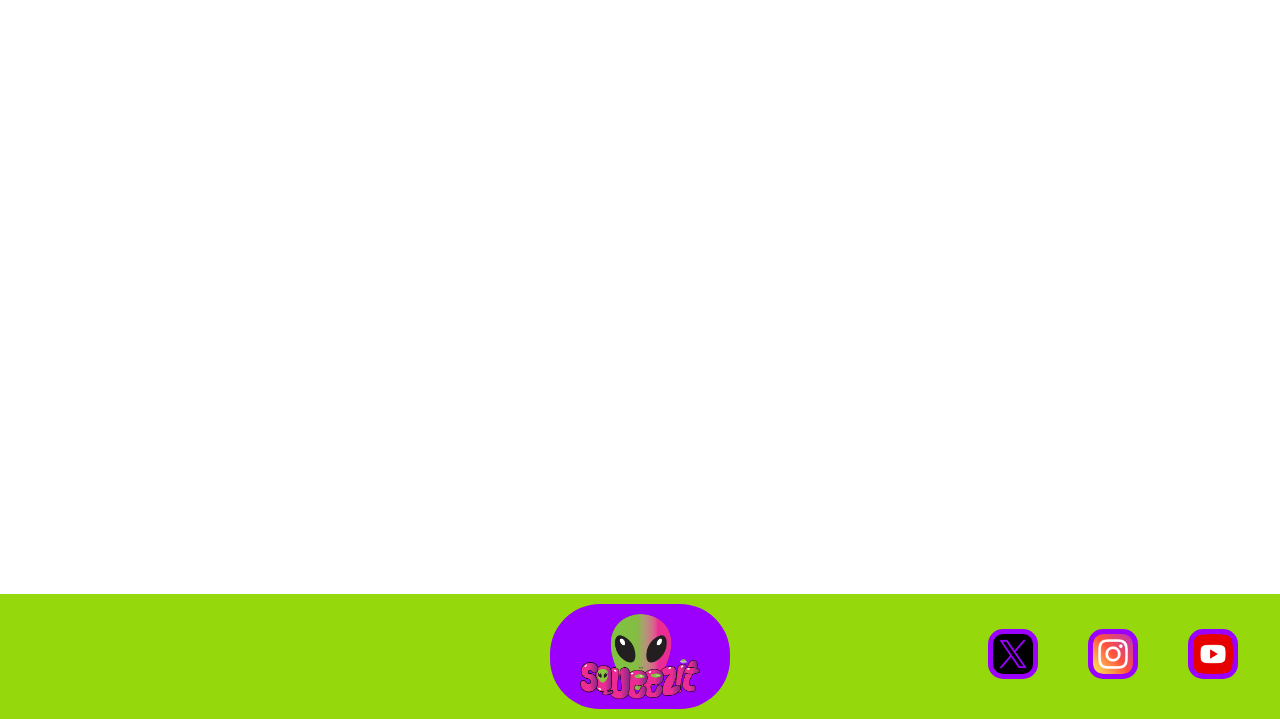
==== commit de66b99d: "html and css update In this commit updated my html and css and also added some additional videos" ====
--- a/flavors.html
+++ b/flavors.html
@@ -430,6 +430,15 @@
             </div>
         </section>
     </section>
+    <section class="grid-con video">
+        <h2 class="hidden">Promotional Video</h2>
+        <div class="col-span-full l-col-span-12  m-col-span-12 xl-col-span-12 video-container">
+            <video autoplay loop muted playsinline poster="videos/fip_video.mp4">
+                <source src="videos/fip_video.mp4" type="video/mp4">
+                <source src="videos/fip_video.mp4" type="video/webm">
+            </video>
+        </div>
+    </section>
    </main>
    <footer>
         <h2 class="hidden">footer</h2>
@@ -439,6 +448,19 @@
                         <img src="images/main_logo.png" alt="Logo" class="footer-logo">
                     </div> 
                 </div>
+                <div class="l-col-span-3 l-col-start-10 m-col-span-3 m-col-start-10 col-span-4 xl-col-span-3 xl-col-start-10">
+                    <div class="social-icons">
+                        <a href="https://www.twitter.com" target="blank">
+                            <img src="images/twitter.png" alt="Twitter" class="social-icon">
+                        </a>
+                        <a href="https://www.instagram.com" target="blank">
+                            <img src="images/instagram (2).png" alt="Instagram" class="social-icon">
+                        </a>
+                        <a href="https://www.youtube.com/" target="blank">
+                            <img src="images/youtube (1).png" alt="Youtube" class="social-icon">
+                        </a>
+                    </div> 
+                </div>
             </section>
     </footer>
     <script src="js/main.js"></script>
--- a/css/flavors.css
+++ b/css/flavors.css
@@ -24,7 +24,6 @@
 }
 
 .nav-box {
-  background-color: #9b00ff; 
   display: flex;
   align-items: center;
   justify-content: center;
@@ -57,6 +56,23 @@
 .footer-logo {
   width: 120px;
   padding: 10px 0 10px 0;
+}
+
+.social-icons {
+    display: flex;
+    justify-content: center;
+    flex-wrap: wrap;
+    gap: 50px; 
+    margin-top: 25px;
+}
+
+.social-icon {
+    width: 50px; 
+    height: auto;
+    background-color: #9b00ff;
+    padding: 5px;
+    border-radius: 30%;
+    cursor: pointer; 
 }
 
 #flavor_img {
@@ -211,4 +227,21 @@
     text-align: center;
 }
 
-
+.video {
+    width: 100%;
+    padding: 0%;
+    margin-top: 20px;
+    margin-bottom: 10px;
+}
+.video-container {
+    width: 100%;
+    max-width: 100%;
+}
+
+.video-container video {
+    display: block;
+    width: 100%;
+    height: auto;
+}
+
+
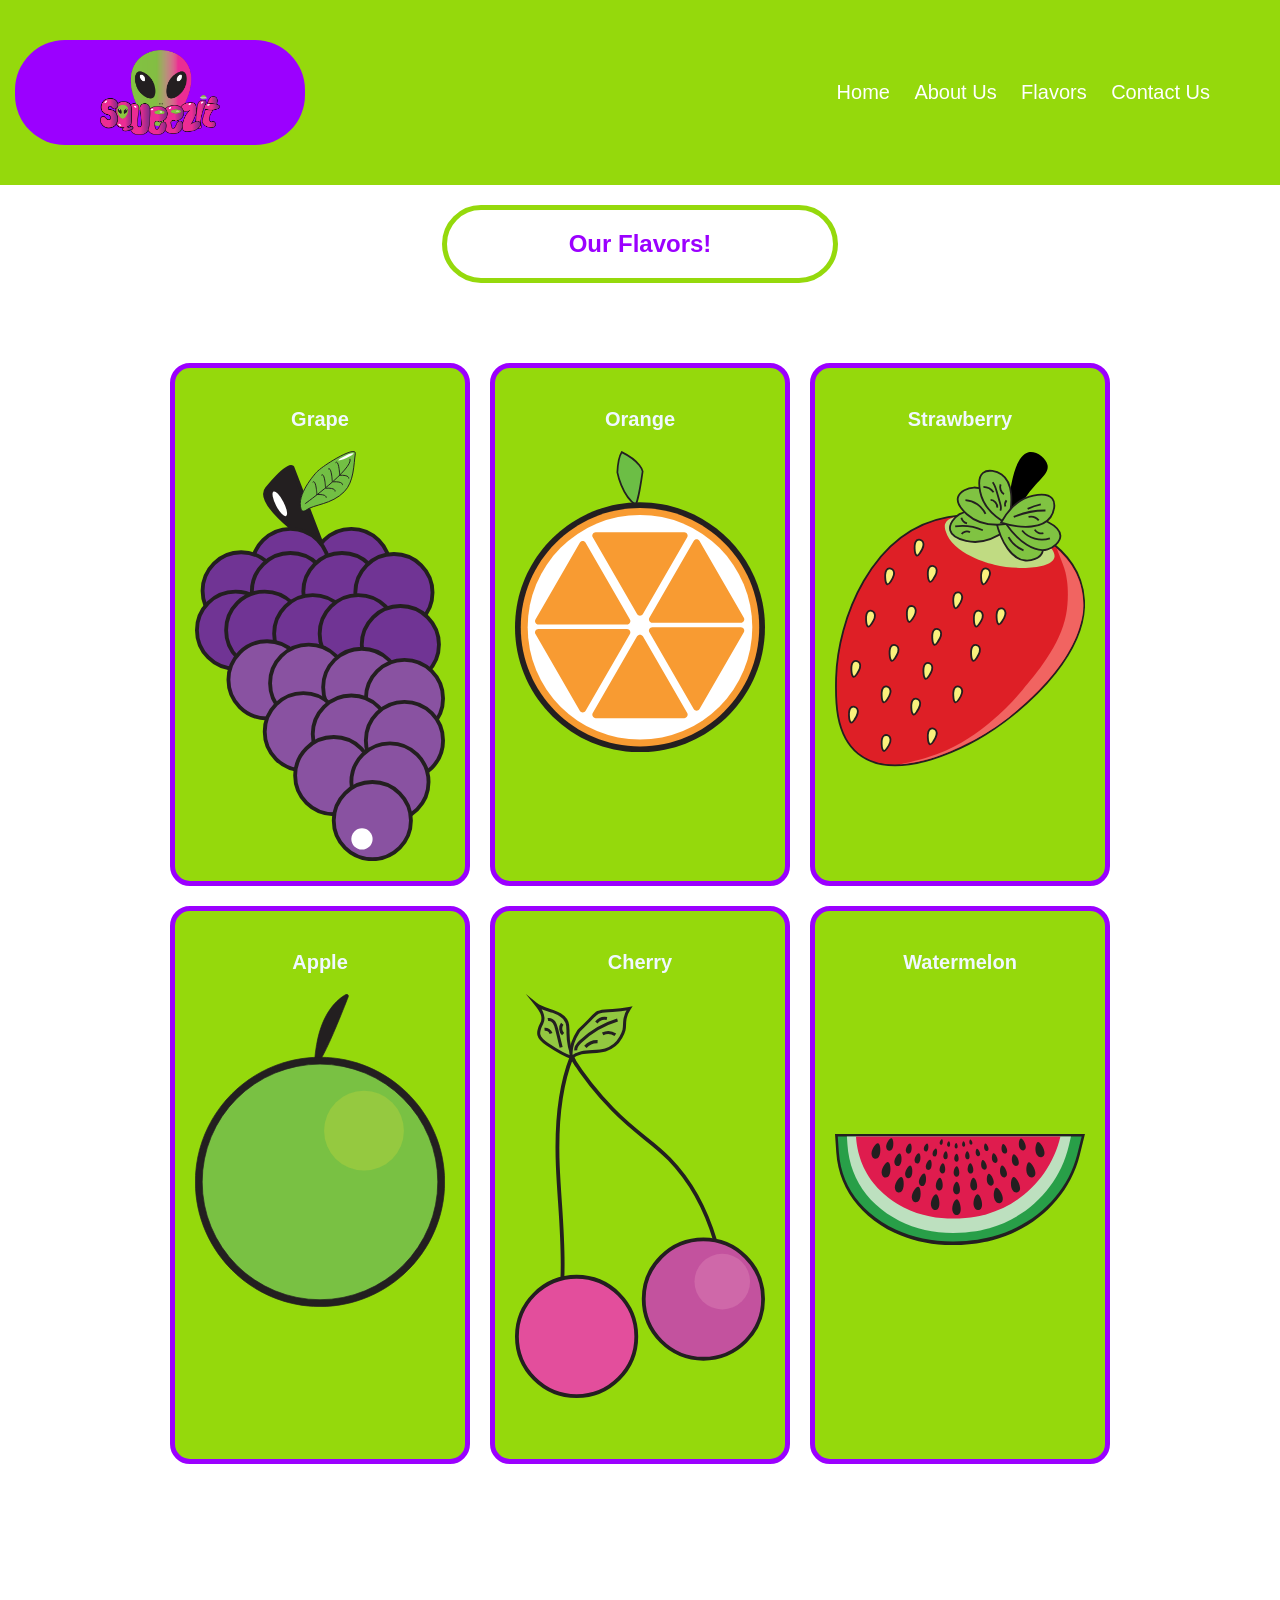
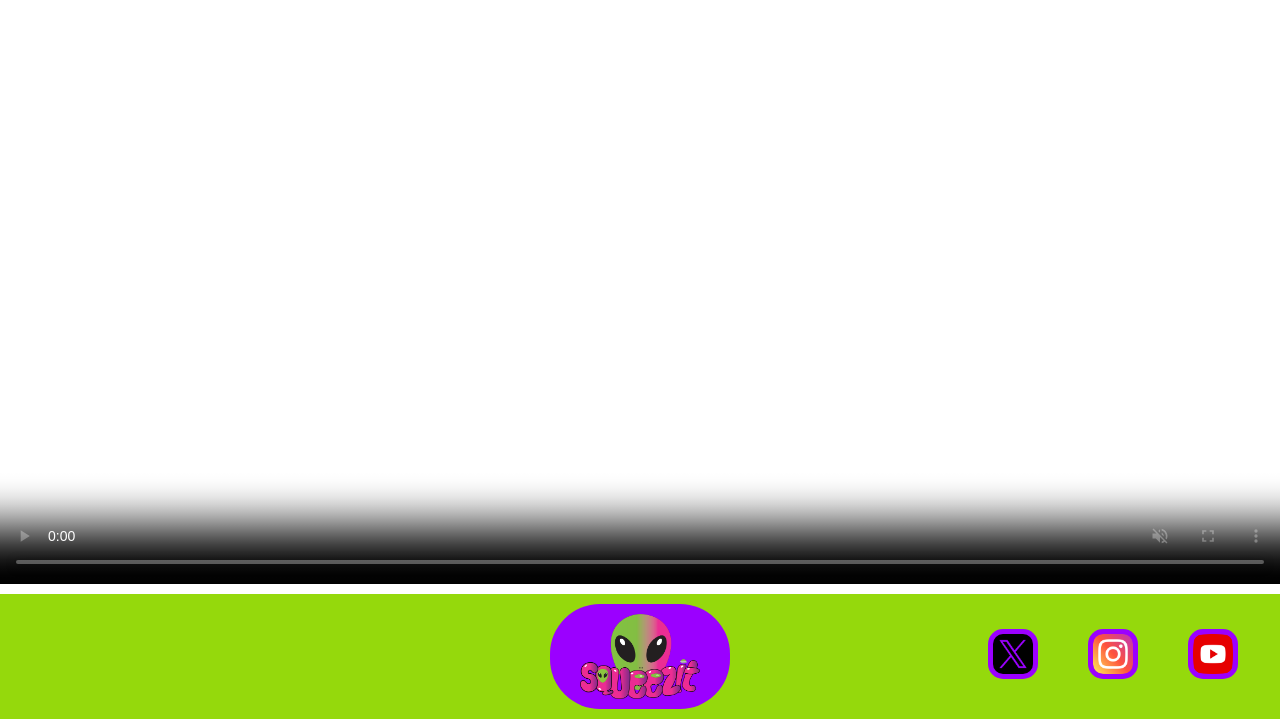
==== commit a6fd7acf: "Html, css and Js update In this commit I updated css, html and js" ====
--- a/flavors.html
+++ b/flavors.html
@@ -17,10 +17,11 @@
                 </div>    
             </div>
             <div class="col-span-full l-col-span-5 l-col-start-8 m-col-span-5 m-col-start-8 xl-col-span-5 xl-col-start-8 nav-box">
+                <h2 class="hidden">Main Navigation</h2>
                 <nav class="main-nav">
-                    <a href="home.html">Home</a>
+                    <a href="index.html">Home</a>
+                    <a href="about.html">About Us</a>
                     <a href="#">Flavors</a>
-                    <a href="history.html">History</a>
                     <a href="contact.html">Contact Us</a>
                 </nav>
             </div>
@@ -433,7 +434,7 @@
     <section class="grid-con video">
         <h2 class="hidden">Promotional Video</h2>
         <div class="col-span-full l-col-span-12  m-col-span-12 xl-col-span-12 video-container">
-            <video autoplay loop muted playsinline poster="videos/fip_video.mp4">
+            <video autoplay loop muted playsinline poster="videos/fip_video.mp4" controls>
                 <source src="videos/fip_video.mp4" type="video/mp4">
                 <source src="videos/fip_video.mp4" type="video/webm">
             </video>
@@ -449,20 +450,21 @@
                     </div> 
                 </div>
                 <div class="l-col-span-3 l-col-start-10 m-col-span-3 m-col-start-10 col-span-4 xl-col-span-3 xl-col-start-10">
+                    <h2 class="hidden">Social Media</h2>
                     <div class="social-icons">
                         <a href="https://www.twitter.com" target="blank">
                             <img src="images/twitter.png" alt="Twitter" class="social-icon">
                         </a>
                         <a href="https://www.instagram.com" target="blank">
-                            <img src="images/instagram (2).png" alt="Instagram" class="social-icon">
+                            <img src="images/instagram.png" alt="Instagram" class="social-icon">
                         </a>
                         <a href="https://www.youtube.com/" target="blank">
-                            <img src="images/youtube (1).png" alt="Youtube" class="social-icon">
+                            <img src="images/youtube.png" alt="Youtube" class="social-icon">
                         </a>
                     </div> 
                 </div>
             </section>
     </footer>
-    <script src="js/main.js"></script>
+    <script src="js/flavors.js"></script>
 </body>
 </html>
